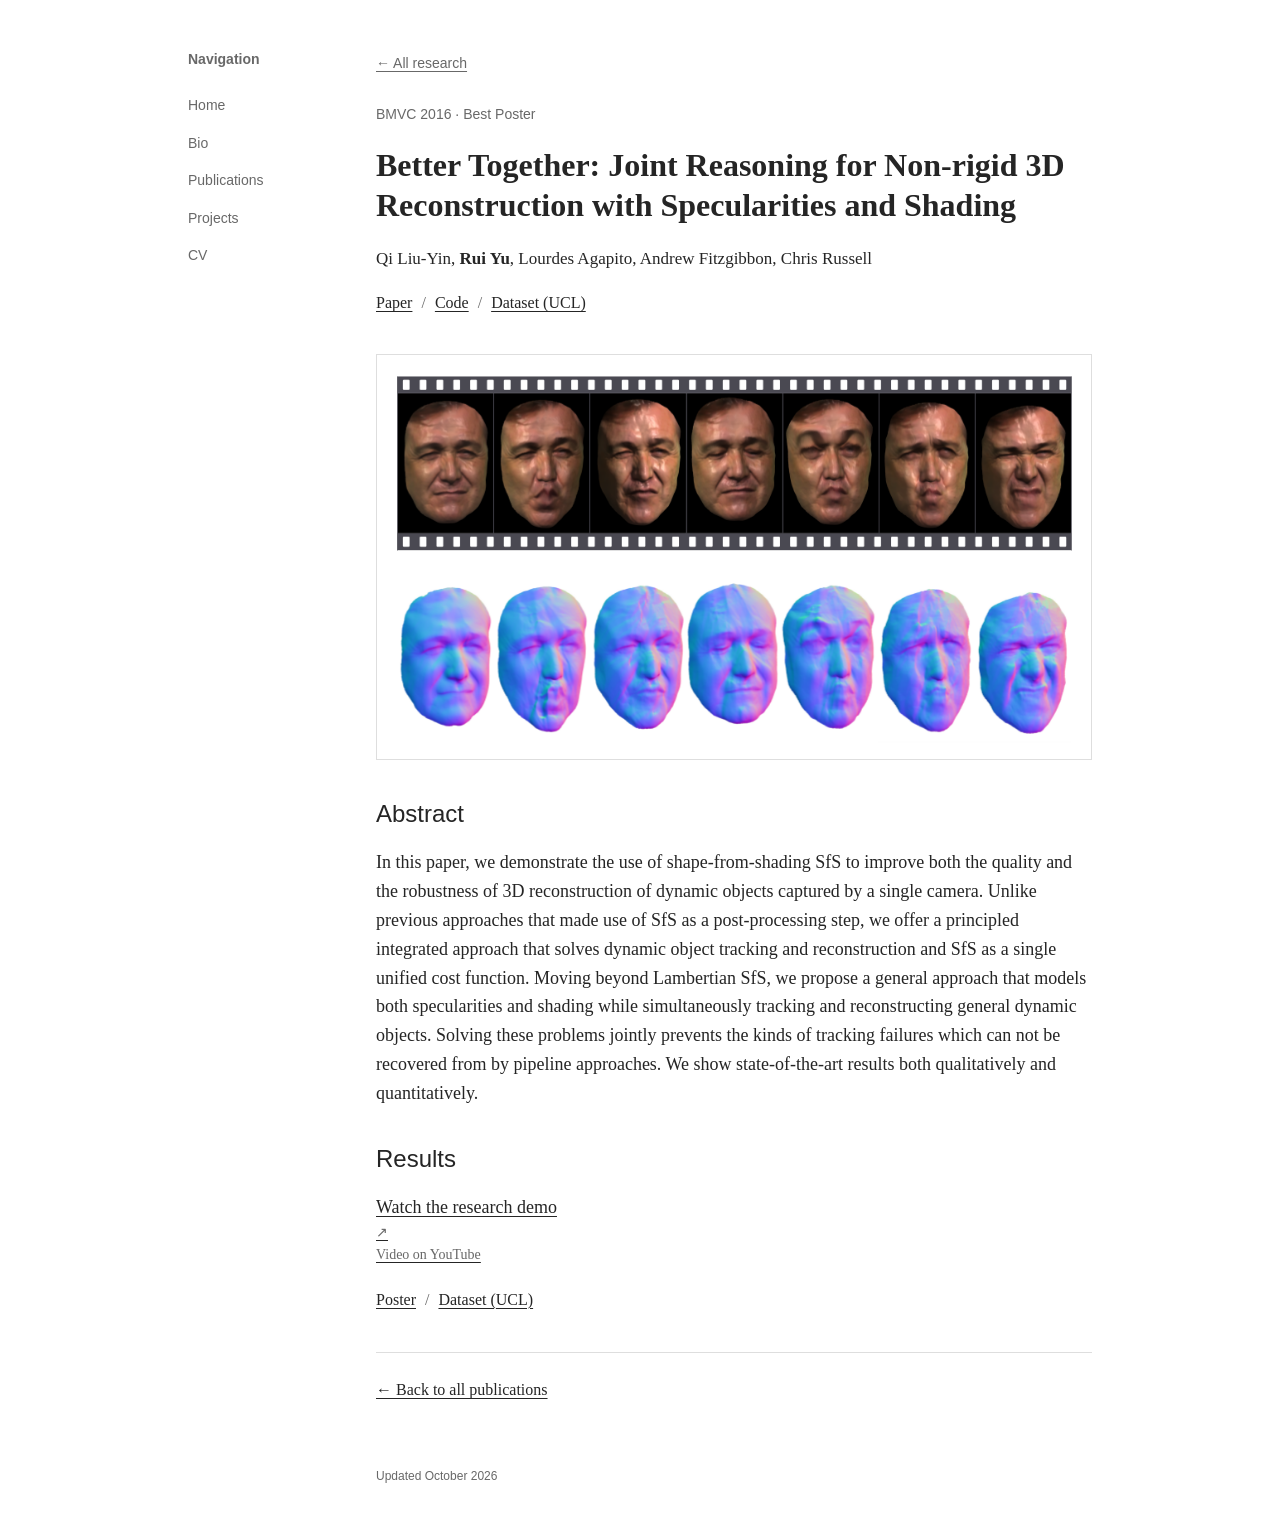
==== public/projects/better-together/index.html @ 690db493 "Update Better Together page navigation" ====
<!doctype html>
<html lang="en">
<head>
  <meta charset="utf-8">
  <meta name="viewport" content="width=device-width, initial-scale=1">
  <meta name="description" content="A unified approach to tracking and reconstructing dynamic objects while modeling both specularities and shading.">
  <meta name="theme-color" content="#ffffff">
  <meta property="og:type" content="website">
  <meta property="og:title" content="Better Together: Joint Reasoning for Non-rigid 3D Reconstruction with Specularities and Shading — Rui Yu">
  <meta property="og:description" content="A unified approach to tracking and reconstructing dynamic objects while modeling both specularities and shading.">
  <meta property="og:image" content="https://cvfish.github.io/ryu_files/circle.png">
  <meta property="og:url" content="https://cvfish.github.io/projects/better-together/index.html">
  <title>Better Together: Joint Reasoning for Non-rigid 3D Reconstruction with Specularities and Shading — Rui Yu</title>
  <link rel="canonical" href="https://cvfish.github.io/projects/better-together/index.html">
  <link rel="icon" href="../../assets/favicon.svg" type="image/svg+xml">
  <link rel="stylesheet" href="../../assets/site.css">
  <script src="../../assets/site.js" defer></script>
</head>
<body class="">
  <a class="skip-link" href="#main">Skip to content</a>
  <div class="site-layout">
  <header class="site-header">
      <p class="nav-label">Navigation</p>
      <nav aria-label="Main navigation">
        <a href="../../index.html">Home</a>
        <a href="../../index.html#bio">Bio</a>
        <a href="../../index.html#publications">Publications</a>
        <a href="../../index.html#projects">Projects</a>
        <a href="../../cv.html">CV</a>
      </nav>
  </header>
  <main id="main"><header class="detail-header"><a class="back-link" href="../../index.html#research">← All research</a><p class="eyebrow" style="margin-top:26px">BMVC 2016 · Best Poster</p><h1>Better Together: Joint Reasoning for Non-rigid 3D Reconstruction with Specularities and Shading</h1><p class="pub-authors">Qi Liu-Yin, <strong>Rui Yu</strong>, Lourdes Agapito, Andrew Fitzgibbon, Chris Russell</p><div class="pub-links"><a href="../../papers/better_together.pdf">Paper</a><a href="https://github.com/qilon/PangaeaTracking">Code</a><a href="http://www0.cs.ucl.ac.uk/staff/Qi.Liu/bmvc16/synth_datasets.zip">Dataset (UCL)</a></div></header>
        <figure class="detail-figure"><img src="../../project-assets/better-together/bmvc16.png" alt="Shading-aware reconstruction of a deforming object" class="" loading="eager" decoding="async"></figure><div class="prose"><h2>Abstract</h2><p>In this paper, we demonstrate the use of shape-from-shading SfS to improve both the quality and the robustness of 3D reconstruction of dynamic objects captured by a single camera. Unlike previous approaches that made use of SfS as a post-processing step, we offer a principled integrated approach that solves dynamic object tracking and reconstruction and SfS as a single unified cost function. Moving beyond Lambertian SfS, we propose a general approach that models both specularities and shading while simultaneously tracking and reconstructing general dynamic objects. Solving these problems jointly prevents the kinds of tracking failures which can not be recovered from by pipeline approaches. We show state-of-the-art results both qualitatively and quantitatively.</p><h2>Results</h2><a class="video-link" href="https://www.youtube.com/watch?v=gT25sLQw1IA">Watch the research demo <span aria-hidden="true">↗</span><span>Video on YouTube</span></a><div class="pub-links"><a href="../../project-assets/better-together/bmvc16_better_together_poster.pdf">Poster</a><a href="http://www0.cs.ucl.ac.uk/staff/Qi.Liu/bmvc16/synth_datasets.zip">Dataset (UCL)</a></div></div><div class="detail-footer"><a href="../../index.html#research">← Back to all publications</a></div></main>
  <footer class="site-footer">
    <p>Updated October 2026</p>
  </footer>
  </div>
</body>
</html>
---- public/assets/site.css ----
:root {
  color-scheme: light dark;
  --paper: #fff;
  --ink: #252525;
  --muted: #686868;
  --line: #dedede;
  --sans: -apple-system, BlinkMacSystemFont, "Segoe UI", Arial, sans-serif;
  --serif: Georgia, "Times New Roman", serif;
}
* { box-sizing: border-box; }
html { scroll-behavior: smooth; scroll-padding-top: 28px; }
body { margin: 0; background: var(--paper); color: var(--ink); font: 18px/1.6 var(--serif); }
a { color: inherit; text-decoration-thickness: 1px; text-underline-offset: 3px; }
a:hover { color: var(--muted); }
a:focus-visible, button:focus-visible { outline: 2px solid currentColor; outline-offset: 5px; }
button { font: inherit; cursor: pointer; }
img { display: block; max-width: 100%; height: auto; }
[hidden] { display: none !important; }
p { margin: 0 0 18px; }
h1 { font: 700 34px/1.25 var(--serif); margin: 0 0 28px; }
h2 { font: 500 24px/1.35 var(--sans); margin: 0 0 22px; }
h3 { font: 700 18px/1.5 var(--serif); margin: 0; }
section, [id] { scroll-margin-top: 28px; }
.site-layout { max-width: 952px; margin: 0 auto; padding: 48px 24px 30px; display: grid; grid-template-columns: 140px minmax(0, 1fr); column-gap: 48px; }
.site-header { align-self: start; position: sticky; top: 48px; font: 14px/1.6 var(--sans); color: var(--muted); }
.nav-label { font-weight: 600; margin: 0 0 24px; }
nav { display: flex; flex-direction: column; align-items: flex-start; gap: 15px; }
nav a { text-decoration: none; }
nav a:hover, nav a[aria-current] { text-decoration: underline; color: var(--ink); }
main { min-width: 0; }
.site-footer { grid-column: 2; margin-top: 64px; color: var(--muted); font: 12px/1.5 var(--sans); }
.site-footer p { margin: 0; }
.skip-link { position: absolute; left: 16px; top: -80px; padding: 8px 16px; background: var(--paper); z-index: 10; font-family: var(--sans); }
.skip-link:focus { top: 12px; }
.home-header h1 { margin-bottom: 56px; }
.home-header .intro { margin: 0; font-size: 20px; line-height: 1.5; }
.home-page section { margin-top: 54px; }
.home-page #research { margin-top: 58px; }
.publications { margin: 0; padding-left: 26px; }
.publication { padding-left: 5px; margin-bottom: 27px; }
.publication::marker { color: var(--muted); font: 13px var(--sans); }
.pub-title { margin: 0 0 4px; }
.pub-meta { margin: 0; font-size: 16px; color: var(--muted); }
.award { color: var(--ink); }
.pub-links { display: flex; flex-wrap: wrap; gap: 0; font-size: 16px; }
.pub-links a + a::before { content: "/"; display: inline-block; margin: 0 9px; color: var(--muted); text-decoration: none; }
.thesis { margin: 34px 0 0; font-size: 17px; }
.project-list { padding-left: 22px; margin: 0; }
.project-list li { padding-left: 4px; margin-bottom: 26px; }
.project-list p { margin: 5px 0; font-size: 16px; color: var(--muted); }
.project-list li > a { font-size: 16px; }
.links-section ul { margin: 0; padding-left: 22px; }
.links-section li { margin-bottom: 5px; }
.page-top, .detail-header { margin-bottom: 38px; }
.page-top h1 { margin: 25px 0 15px; }
.lead { font-size: 20px; }
.back-link { font: 14px/1.6 var(--sans); color: var(--muted); }
.cv-contact { display: flex; flex-wrap: wrap; column-gap: 18px; row-gap: 5px; font-size: 16px; }
.page-actions { display: flex; flex-wrap: wrap; align-items: center; gap: 12px 20px; margin-top: 22px; font-size: 14px; }
.print-button { border: 0; padding: 0; background: transparent; color: inherit; text-decoration: underline; text-underline-offset: 3px; }
.cv-section { padding: 26px 0; border-top: 1px solid var(--line); }
.cv-section > h2 { margin-bottom: 18px; font-size: 22px; }
.cv-item { margin-bottom: 22px; }
.cv-item:last-child { margin-bottom: 0; }
.cv-item h3 { font-size: 18px; }
.cv-item p { margin: 3px 0 0; font-size: 16px; }
.cv-date { color: var(--muted); font: 13px/1.6 var(--sans) !important; }
.cv-list { margin: 0; padding-left: 22px; font-size: 16px; }
.cv-list li { margin-bottom: 8px; }
.skills { font-size: 16px; margin: 0; }
.archive-note { padding-top: 24px; border-top: 1px solid var(--line); font-size: 14px; color: var(--muted); }
.eyebrow { font: 14px/1.6 var(--sans); color: var(--muted); }
.detail-header h1 { font-size: 32px; margin: 20px 0; }
.pub-authors { font-size: 17px; }
.detail-figure { margin: 0 0 38px; padding: 16px; background: #fff; border: 1px solid var(--line); }
.detail-figure img { max-height: 450px; width: 100%; object-fit: contain; }
.prose h2 { margin: 35px 0 18px; }
.video-link { display: block; margin-bottom: 20px; }
.video-link span { display: block; font-size: 14px; color: var(--muted); }
.detail-footer { border-top: 1px solid var(--line); margin-top: 40px; padding-top: 24px; font-size: 16px; }
@media (prefers-color-scheme: dark) {
  :root { --paper: #111; --ink: #d4d4d4; --muted: #a0a0a0; --line: #383838; }
}
@media (max-width: 720px) {
  .site-layout { display: block; padding: 24px 24px 28px; max-width: 680px; }
  .site-header { position: static; margin-bottom: 44px; }
  .nav-label { display: none; }
  nav { flex-direction: row; flex-wrap: wrap; gap: 12px 23px; font-size: 13px; }
  .home-header h1 { margin-bottom: 30px; }
  .home-header .intro { font-size: 19px; }
  .home-page section, .home-page #research { margin-top: 44px; }
  .site-footer { margin-top: 48px; }
  .publication { margin-bottom: 26px; padding-left: 2px; }
  .pub-title { font-size: 18px; }
  .detail-header h1 { font-size: 28px; }
}
@media (prefers-reduced-motion: reduce) { html { scroll-behavior: auto; } }
@media print {
  :root { color-scheme: light; --paper: #fff; --ink: #111; --muted: #444; --line: #ccc; }
  body { font-size: 10pt; }
  .site-layout { display: block; padding: 0; max-width: none; }
  .site-header, .site-footer, .skip-link, .page-actions, .back-link, .archive-note { display: none; }
  .page-top { margin-bottom: 18pt; }
  .page-top h1 { margin: 0 0 8pt; font-size: 28pt; }
  .lead { font-size: 12pt; }
  .cv-contact { font-size: 9pt; }
  .cv-section { padding: 14pt 0; }
  .cv-section h2 { font-size: 14pt; margin-bottom: 10pt; }
  .cv-item { margin-bottom: 12pt; break-inside: avoid; }
  .cv-item h3 { font-size: 11pt; }
  .cv-item p, .skills, .cv-list { font-size: 10pt; }
  .cv-date { font-size: 9pt !important; }
  a { text-decoration: none; }
  @page { size: A4; margin: 17mm; }
}
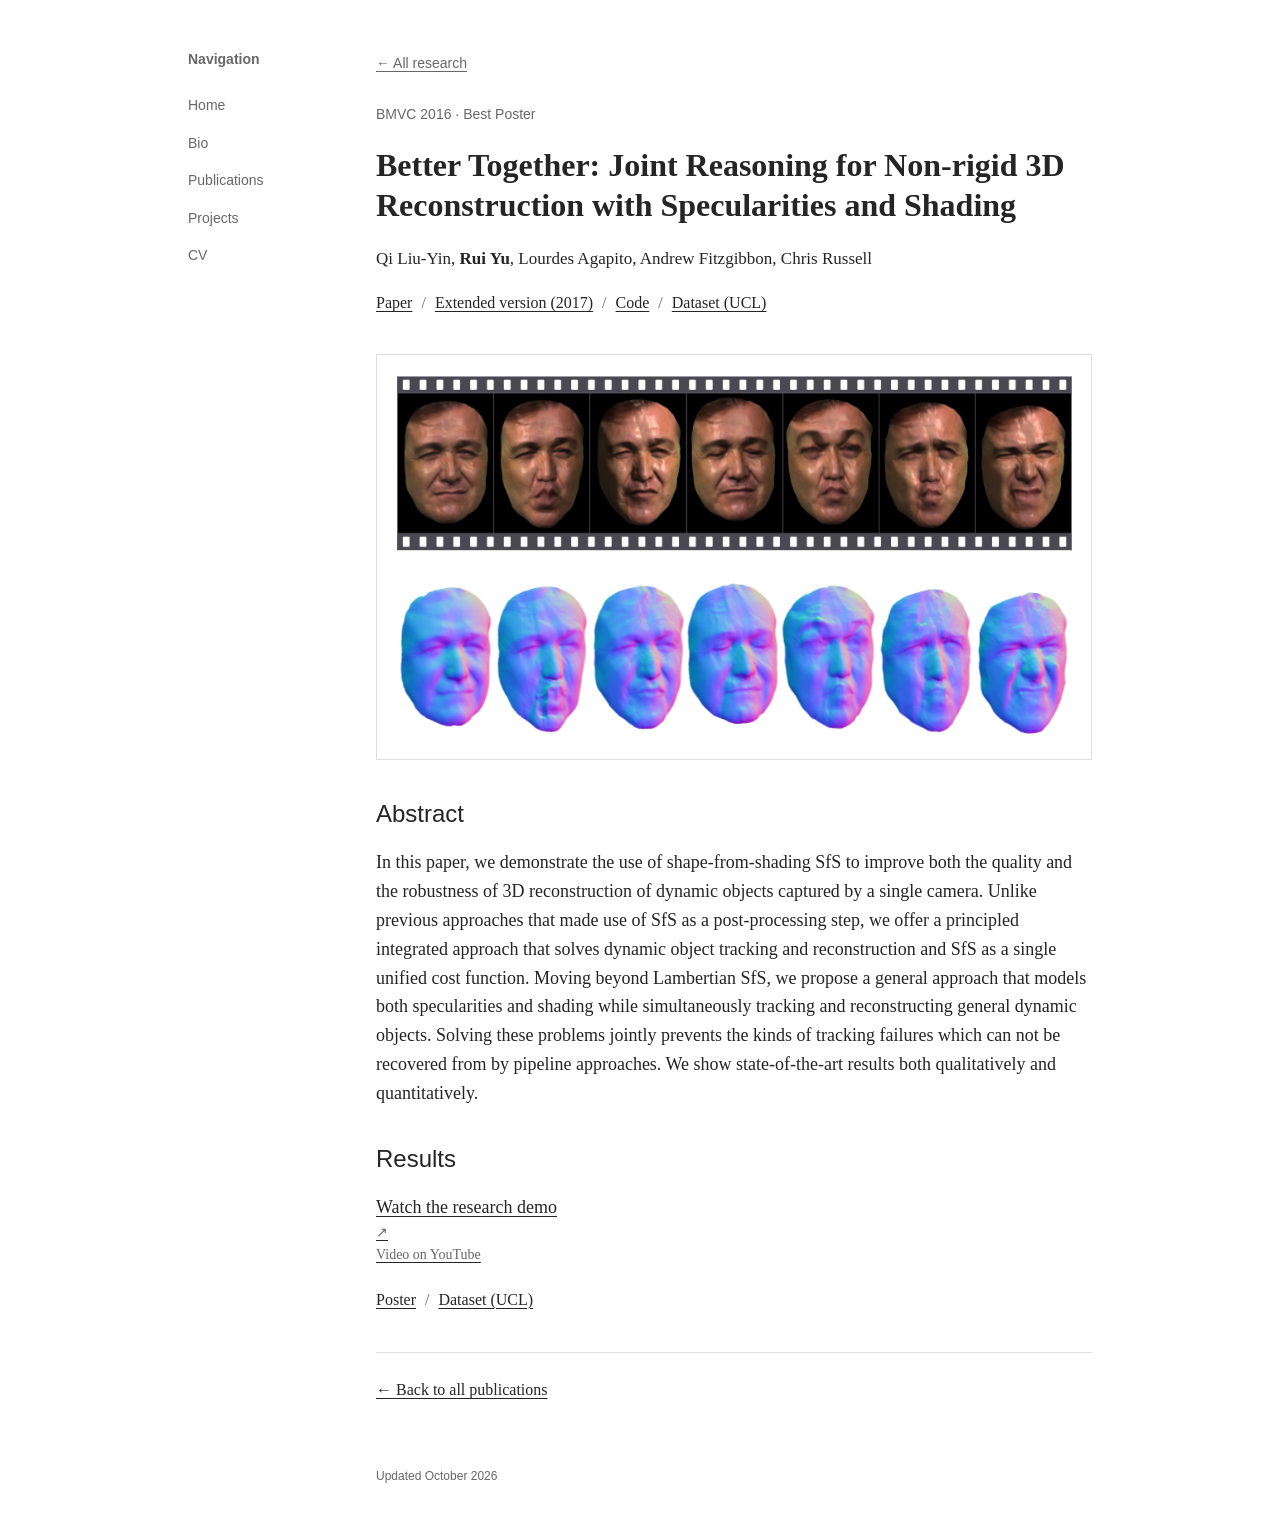
==== commit c80f3293: "Link the extended version from the Better Together project page" ====
--- a/public/projects/better-together/index.html
+++ b/public/projects/better-together/index.html
@@ -13,8 +13,8 @@
   <title>Better Together: Joint Reasoning for Non-rigid 3D Reconstruction with Specularities and Shading — Rui Yu</title>
   <link rel="canonical" href="https://cvfish.github.io/projects/better-together/index.html">
   <link rel="icon" href="../../assets/favicon.svg" type="image/svg+xml">
-  <link rel="stylesheet" href="../../assets/site.css">
-  <script src="../../assets/site.js" defer></script>
+  <link rel="stylesheet" href="../../assets/site.css?v=2719c26b49f0">
+  <script src="../../assets/site.js?v=1bf904010942" defer></script>
 </head>
 <body class="">
   <a class="skip-link" href="#main">Skip to content</a>
@@ -29,7 +29,7 @@
         <a href="../../cv.html">CV</a>
       </nav>
   </header>
-  <main id="main"><header class="detail-header"><a class="back-link" href="../../index.html#research">← All research</a><p class="eyebrow" style="margin-top:26px">BMVC 2016 · Best Poster</p><h1>Better Together: Joint Reasoning for Non-rigid 3D Reconstruction with Specularities and Shading</h1><p class="pub-authors">Qi Liu-Yin, <strong>Rui Yu</strong>, Lourdes Agapito, Andrew Fitzgibbon, Chris Russell</p><div class="pub-links"><a href="../../papers/better_together.pdf">Paper</a><a href="https://github.com/qilon/PangaeaTracking">Code</a><a href="http://www0.cs.ucl.ac.uk/staff/Qi.Liu/bmvc16/synth_datasets.zip">Dataset (UCL)</a></div></header>
+  <main id="main"><header class="detail-header"><a class="back-link" href="../../index.html#research">← All research</a><p class="eyebrow" style="margin-top:26px">BMVC 2016 · Best Poster</p><h1>Better Together: Joint Reasoning for Non-rigid 3D Reconstruction with Specularities and Shading</h1><p class="pub-authors">Qi Liu-Yin, <strong>Rui Yu</strong>, Lourdes Agapito, Andrew Fitzgibbon, Chris Russell</p><div class="pub-links"><a href="../../papers/better_together.pdf">Paper</a><a href="https://arxiv.org/abs/1708.01654">Extended version (2017)</a><a href="https://github.com/qilon/PangaeaTracking">Code</a><a href="http://www0.cs.ucl.ac.uk/staff/Qi.Liu/bmvc16/synth_datasets.zip">Dataset (UCL)</a></div></header>
         <figure class="detail-figure"><img src="../../project-assets/better-together/bmvc16.png" alt="Shading-aware reconstruction of a deforming object" class="" loading="eager" decoding="async"></figure><div class="prose"><h2>Abstract</h2><p>In this paper, we demonstrate the use of shape-from-shading SfS to improve both the quality and the robustness of 3D reconstruction of dynamic objects captured by a single camera. Unlike previous approaches that made use of SfS as a post-processing step, we offer a principled integrated approach that solves dynamic object tracking and reconstruction and SfS as a single unified cost function. Moving beyond Lambertian SfS, we propose a general approach that models both specularities and shading while simultaneously tracking and reconstructing general dynamic objects. Solving these problems jointly prevents the kinds of tracking failures which can not be recovered from by pipeline approaches. We show state-of-the-art results both qualitatively and quantitatively.</p><h2>Results</h2><a class="video-link" href="https://www.youtube.com/watch?v=gT25sLQw1IA">Watch the research demo <span aria-hidden="true">↗</span><span>Video on YouTube</span></a><div class="pub-links"><a href="../../project-assets/better-together/bmvc16_better_together_poster.pdf">Poster</a><a href="http://www0.cs.ucl.ac.uk/staff/Qi.Liu/bmvc16/synth_datasets.zip">Dataset (UCL)</a></div></div><div class="detail-footer"><a href="../../index.html#research">← Back to all publications</a></div></main>
   <footer class="site-footer">
     <p>Updated October 2026</p>
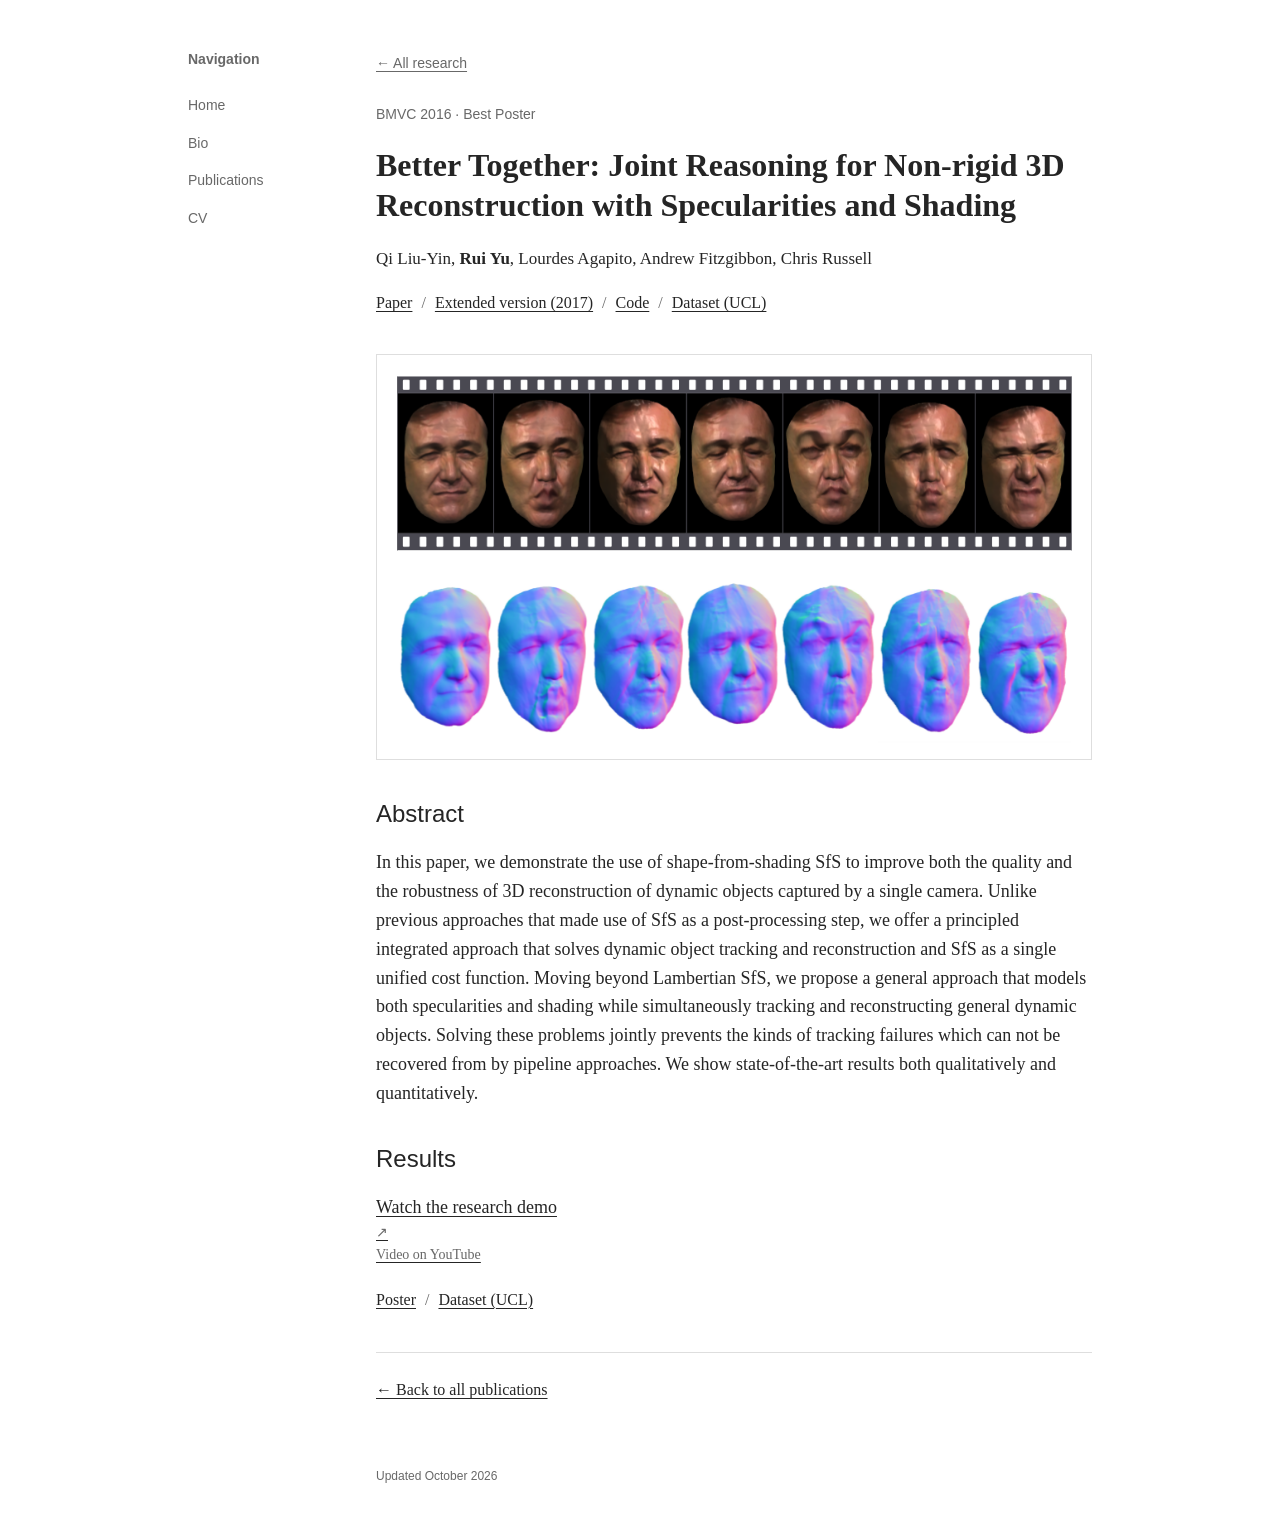
==== commit 1e421b9a: "Update Better Together navigation" ====
--- a/public/projects/better-together/index.html
+++ b/public/projects/better-together/index.html
@@ -25,7 +25,6 @@
         <a href="../../index.html">Home</a>
         <a href="../../index.html#bio">Bio</a>
         <a href="../../index.html#publications">Publications</a>
-        <a href="../../index.html#projects">Projects</a>
         <a href="../../cv.html">CV</a>
       </nav>
   </header>
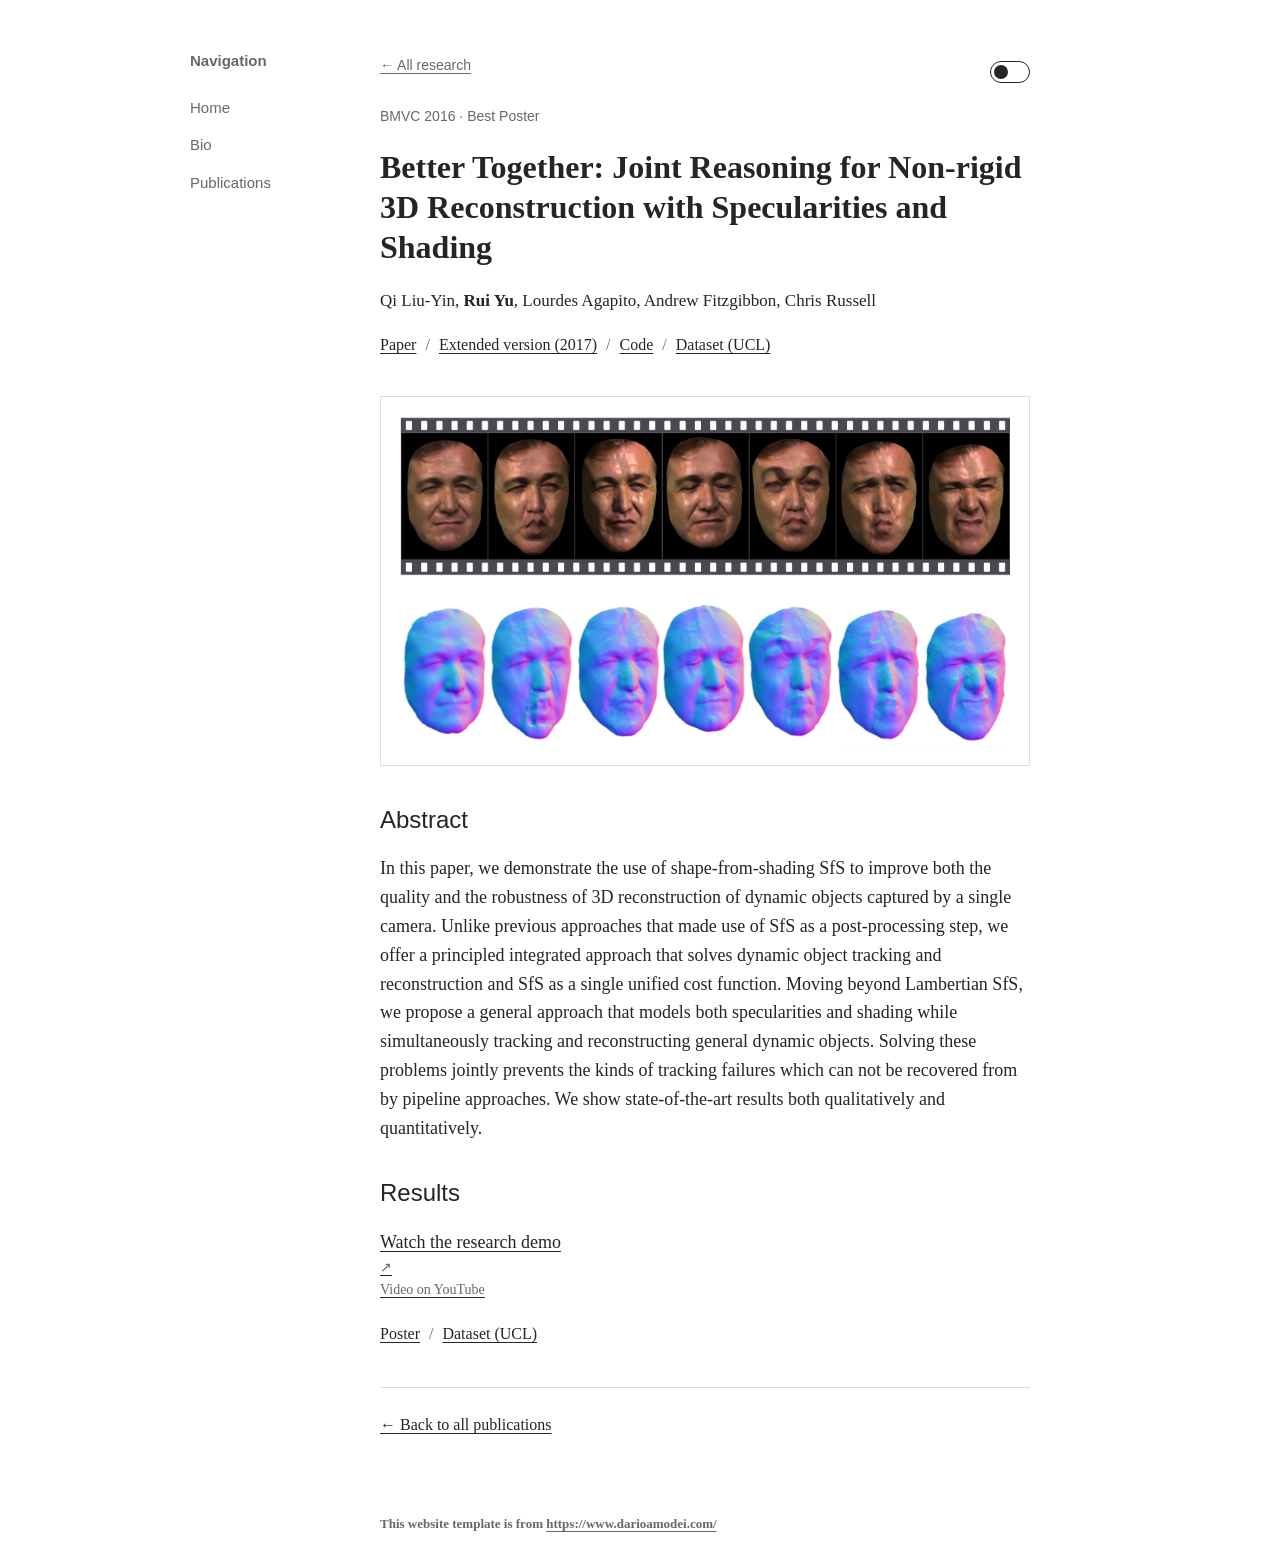
==== commit 4104cb29: "Refresh Better Together navigation and theme controls" ====
--- a/public/projects/better-together/index.html
+++ b/public/projects/better-together/index.html
@@ -13,25 +13,24 @@
   <title>Better Together: Joint Reasoning for Non-rigid 3D Reconstruction with Specularities and Shading — Rui Yu</title>
   <link rel="canonical" href="https://cvfish.github.io/projects/better-together/index.html">
   <link rel="icon" href="../../assets/favicon.svg" type="image/svg+xml">
-  <link rel="stylesheet" href="../../assets/site.css?v=2719c26b49f0">
-  <script src="../../assets/site.js?v=1bf904010942" defer></script>
+  <script src="../../assets/site.js?v=40c6597d5ae6"></script>
+  <link rel="stylesheet" href="../../assets/site.css?v=ac0bce3eeec9">
 </head>
 <body class="">
   <a class="skip-link" href="#main">Skip to content</a>
   <div class="site-layout">
   <header class="site-header">
-      <p class="nav-label">Navigation</p>
+      <h2 class="nav-label">Navigation</h2>
       <nav aria-label="Main navigation">
         <a href="../../index.html">Home</a>
         <a href="../../index.html#bio">Bio</a>
         <a href="../../index.html#publications">Publications</a>
-        <a href="../../cv.html">CV</a>
       </nav>
   </header>
-  <main id="main"><header class="detail-header"><a class="back-link" href="../../index.html#research">← All research</a><p class="eyebrow" style="margin-top:26px">BMVC 2016 · Best Poster</p><h1>Better Together: Joint Reasoning for Non-rigid 3D Reconstruction with Specularities and Shading</h1><p class="pub-authors">Qi Liu-Yin, <strong>Rui Yu</strong>, Lourdes Agapito, Andrew Fitzgibbon, Chris Russell</p><div class="pub-links"><a href="../../papers/better_together.pdf">Paper</a><a href="https://arxiv.org/abs/1708.01654">Extended version (2017)</a><a href="https://github.com/qilon/PangaeaTracking">Code</a><a href="http://www0.cs.ucl.ac.uk/staff/Qi.Liu/bmvc16/synth_datasets.zip">Dataset (UCL)</a></div></header>
+  <main id="main"><button class="theme-toggle" type="button" role="switch" aria-label="Dark mode" aria-checked="false" data-theme-toggle hidden></button><header class="detail-header"><a class="back-link" href="../../index.html#research">← All research</a><p class="eyebrow" style="margin-top:26px">BMVC 2016 · Best Poster</p><h1>Better Together: Joint Reasoning for Non-rigid 3D Reconstruction with Specularities and Shading</h1><p class="pub-authors">Qi Liu-Yin, <strong>Rui Yu</strong>, Lourdes Agapito, Andrew Fitzgibbon, Chris Russell</p><div class="pub-links"><a href="../../papers/better_together.pdf">Paper</a><a href="https://arxiv.org/abs/1708.01654">Extended version (2017)</a><a href="https://github.com/qilon/PangaeaTracking">Code</a><a href="http://www0.cs.ucl.ac.uk/staff/Qi.Liu/bmvc16/synth_datasets.zip">Dataset (UCL)</a></div></header>
         <figure class="detail-figure"><img src="../../project-assets/better-together/bmvc16.png" alt="Shading-aware reconstruction of a deforming object" class="" loading="eager" decoding="async"></figure><div class="prose"><h2>Abstract</h2><p>In this paper, we demonstrate the use of shape-from-shading SfS to improve both the quality and the robustness of 3D reconstruction of dynamic objects captured by a single camera. Unlike previous approaches that made use of SfS as a post-processing step, we offer a principled integrated approach that solves dynamic object tracking and reconstruction and SfS as a single unified cost function. Moving beyond Lambertian SfS, we propose a general approach that models both specularities and shading while simultaneously tracking and reconstructing general dynamic objects. Solving these problems jointly prevents the kinds of tracking failures which can not be recovered from by pipeline approaches. We show state-of-the-art results both qualitatively and quantitatively.</p><h2>Results</h2><a class="video-link" href="https://www.youtube.com/watch?v=gT25sLQw1IA">Watch the research demo <span aria-hidden="true">↗</span><span>Video on YouTube</span></a><div class="pub-links"><a href="../../project-assets/better-together/bmvc16_better_together_poster.pdf">Poster</a><a href="http://www0.cs.ucl.ac.uk/staff/Qi.Liu/bmvc16/synth_datasets.zip">Dataset (UCL)</a></div></div><div class="detail-footer"><a href="../../index.html#research">← Back to all publications</a></div></main>
   <footer class="site-footer">
-    <p>Updated October 2026</p>
+    <p class="template-credit"><strong>This website template is from <a href="https://www.darioamodei.com/">https://www.darioamodei.com/</a></strong></p>
   </footer>
   </div>
 </body>
--- a/public/assets/site.css
+++ b/public/assets/site.css
@@ -1,5 +1,5 @@
 :root {
-  color-scheme: light dark;
+  color-scheme: light;
   --paper: #fff;
   --ink: #252525;
   --muted: #686868;
@@ -21,19 +21,25 @@
 h2 { font: 500 24px/1.35 var(--sans); margin: 0 0 22px; }
 h3 { font: 700 18px/1.5 var(--serif); margin: 0; }
 section, [id] { scroll-margin-top: 28px; }
-.site-layout { max-width: 952px; margin: 0 auto; padding: 48px 24px 30px; display: grid; grid-template-columns: 140px minmax(0, 1fr); column-gap: 48px; }
-.site-header { align-self: start; position: sticky; top: 48px; font: 14px/1.6 var(--sans); color: var(--muted); }
-.nav-label { font-weight: 600; margin: 0 0 24px; }
+.site-layout { max-width: 960px; margin: 0 auto; padding: 50px 30px 30px; display: grid; grid-template-columns: 190px minmax(0, 650px); }
+.site-header { align-self: start; position: sticky; top: 50px; padding-right: 30px; font: 500 15px/1.5 var(--sans); color: var(--muted); }
+.nav-label { font: 600 15px/1.5 var(--sans); margin: 0 0 24px; }
 nav { display: flex; flex-direction: column; align-items: flex-start; gap: 15px; }
 nav a { text-decoration: none; }
 nav a:hover, nav a[aria-current] { text-decoration: underline; color: var(--ink); }
-main { min-width: 0; }
+main { min-width: 0; position: relative; }
+.theme-toggle { position: absolute; top: 11px; right: 0; width: 40px; height: 22px; border: 1.5px solid currentColor; border-radius: 20px; padding: 0; background: transparent; color: var(--ink); }
+.theme-toggle::after { content: ""; position: absolute; width: 14px; height: 14px; left: 3px; top: 2.5px; border-radius: 50%; background: currentColor; transition: transform .15s; }
+.theme-toggle[aria-checked="true"]::after { transform: translateX(18px); }
 .site-footer { grid-column: 2; margin-top: 64px; color: var(--muted); font: 12px/1.5 var(--sans); }
 .site-footer p { margin: 0; }
+.site-footer .template-credit { margin-top: 12px; font: 13px/1.6 var(--serif); }
+.template-credit a { overflow-wrap: anywhere; }
 .skip-link { position: absolute; left: 16px; top: -80px; padding: 8px 16px; background: var(--paper); z-index: 10; font-family: var(--sans); }
 .skip-link:focus { top: 12px; }
-.home-header h1 { margin-bottom: 56px; }
-.home-header .intro { margin: 0; font-size: 20px; line-height: 1.5; }
+.home-header h1 { margin-bottom: 56px; padding-right: 58px; }
+.home-header .intro { margin: 0; font-size: 18px; line-height: 1.6; }
+.home-header .intro, #about p { text-align: justify; hyphens: auto; }
 .home-page section { margin-top: 54px; }
 .home-page #research { margin-top: 58px; }
 .publications { margin: 0; padding-left: 26px; }
@@ -78,28 +84,26 @@
 .video-link { display: block; margin-bottom: 20px; }
 .video-link span { display: block; font-size: 14px; color: var(--muted); }
 .detail-footer { border-top: 1px solid var(--line); margin-top: 40px; padding-top: 24px; font-size: 16px; }
+:root[data-theme="dark"] { color-scheme: dark; --paper: #111; --ink: #d4d4d4; --muted: #a0a0a0; --line: #383838; }
 @media (prefers-color-scheme: dark) {
-  :root { --paper: #111; --ink: #d4d4d4; --muted: #a0a0a0; --line: #383838; }
+  :root:not([data-theme="light"]) { color-scheme: dark; --paper: #111; --ink: #d4d4d4; --muted: #a0a0a0; --line: #383838; }
 }
-@media (max-width: 720px) {
-  .site-layout { display: block; padding: 24px 24px 28px; max-width: 680px; }
-  .site-header { position: static; margin-bottom: 44px; }
-  .nav-label { display: none; }
-  nav { flex-direction: row; flex-wrap: wrap; gap: 12px 23px; font-size: 13px; }
-  .home-header h1 { margin-bottom: 30px; }
-  .home-header .intro { font-size: 19px; }
+@media (max-width: 768px) {
+  .site-layout { display: block; padding: 30px 20px 28px; max-width: 680px; }
+  .site-header { display: none; }
+  .home-header .intro, #about p { text-align: left; hyphens: none; }
   .home-page section, .home-page #research { margin-top: 44px; }
   .site-footer { margin-top: 48px; }
   .publication { margin-bottom: 26px; padding-left: 2px; }
   .pub-title { font-size: 18px; }
   .detail-header h1 { font-size: 28px; }
 }
-@media (prefers-reduced-motion: reduce) { html { scroll-behavior: auto; } }
+@media (prefers-reduced-motion: reduce) { html { scroll-behavior: auto; } .theme-toggle::after { transition: none; } }
 @media print {
-  :root { color-scheme: light; --paper: #fff; --ink: #111; --muted: #444; --line: #ccc; }
+  :root, :root[data-theme] { color-scheme: light; --paper: #fff; --ink: #111; --muted: #444; --line: #ccc; }
   body { font-size: 10pt; }
   .site-layout { display: block; padding: 0; max-width: none; }
-  .site-header, .site-footer, .skip-link, .page-actions, .back-link, .archive-note { display: none; }
+  .site-header, .site-footer, .skip-link, .page-actions, .back-link, .archive-note, .theme-toggle { display: none; }
   .page-top { margin-bottom: 18pt; }
   .page-top h1 { margin: 0 0 8pt; font-size: 28pt; }
   .lead { font-size: 12pt; }
